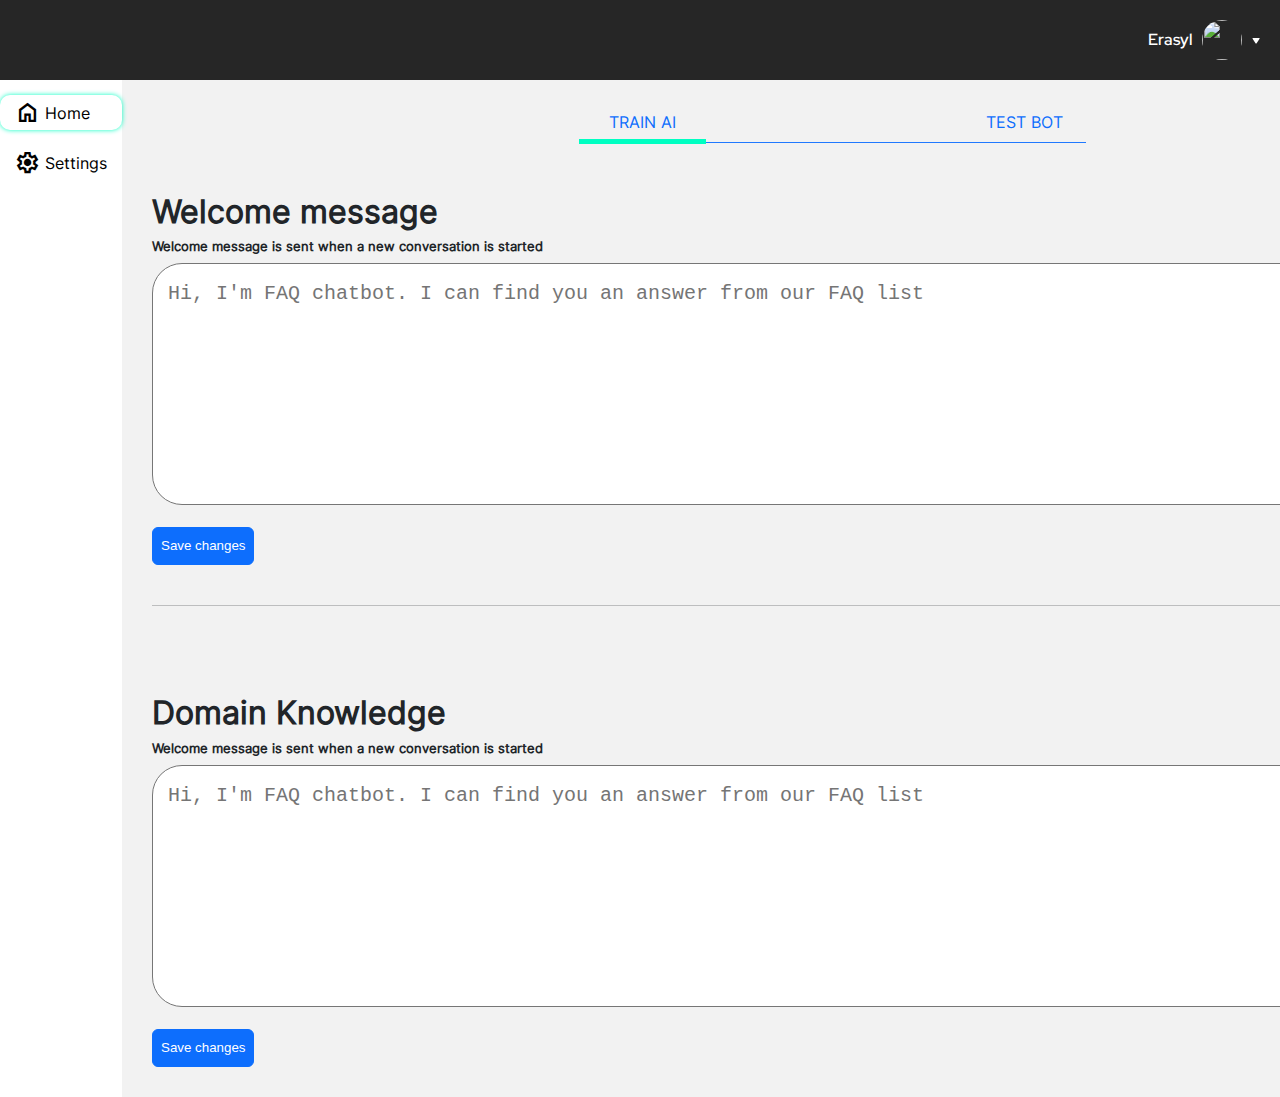
==== main.html @ c7025320 "commit" ====
<!DOCTYPE html>
<html lang="en">

<head>
    <meta charset="UTF-8">
    <meta name="viewport" content="width=device-width, initial-scale=1.0">
    <title>AI</title>
    <link href="https://fonts.googleapis.com/css2?family=Material+Symbols+Outlined:opsz,wght,FILL,GRAD@20,100,1,200"
        rel="stylesheet" />
    <link rel="stylesheet" href="https://www.richardhsu.me/jquery.ambiance/assets/css/jquery.ambiance.css">
    <link rel="stylesheet" href="bootstrap.css">
    <link rel="stylesheet" href="common.css">

    <link rel="stylesheet" href="style.css">
</head>

<body>
    <header>
        <div class="logo">
            <a href="/"><img src="/public/images/CoachMate.png" alt=""></a>
        </div>
        <div class="profile">
            <div id="profile-data">
                <div class="profile-name">Erasyl</div>
                <img src="https://i.pinimg.com/564x/0a/2f/79/0a2f795becbe7758afdd792f0620bc55.jpg" alt="">
                <div class="profile-dropdown">
                    <svg xmlns="http://www.w3.org/2000/svg" width="8" height="6" viewBox="0 0 8 6" fill="none"
                        class="mr-1.5 h-2 w-2 ">
                        <path
                            d="M4.49738 5.37596C4.29947 5.67283 3.86325 5.67283 3.66533 5.37596L0.599593 0.777349C0.378075 0.445072 0.616271 -1.73895e-07 1.01562 -1.39084e-07L7.1471 3.95398e-07C7.54645 4.30209e-07 7.78465 0.445073 7.56313 0.77735L4.49738 5.37596Z"
                            fill="currentColor"></path>
                    </svg>
                </div>
            </div>
            <div class="dropdown-content">
                <ul>
                    <li>
                        <a href="">Profile</a>
                    </li>
                    <li class="divider"></li>
                    <li>
                        <a href="">Members</a>
                    </li>
                    <li class="divider"></li>
                    <li>
                        <a href="">Exit</a>
                    </li>
                </ul>
            </div>
        </div>
    </header>
    <main>
        <div class="news-content">
            <div class="nav-bar">
                <ul>
                    <li class="active"><a href="/"><span class="material-symbols-outlined"
                                style="font-size: 25px; font-weight: 500;">home</span>Home</a></li>
                    <li><a href="/settings"><span class="material-symbols-outlined"
                                style="font-size: 25px; font-weight: 500;">settings</span>Settings</a></li>

                </ul>
            </div>
            <div class="content">
                <div class="content-head">
                  <div class="active">
                    <a href="main.html">TRAIN AI</a>
                  </div>
                  <div>
                    <a href="test.html">TEST BOT</a>
                  </div>
                </div>
                <div class="divider"></div>
                <div class="content-body">

                    <h1 class="mt-5">Welcome message</h1>
                    <h5>Welcome message is sent when a new conversation is started</h5>
                    <textarea name="" id="" cols="110" rows="7" style="border-radius: 30px; padding: 15px;
                     font-size: 20px;" placeholder="Hi, I'm FAQ chatbot. I can find you an answer from our FAQ list"></textarea>
                    <button class="btn btn-primary p-2 mt-3">Save changes</button>
                    <br>
                    <hr>
                    <br>
                    <h1 class="mt-5">Domain Knowledge</h1>
                    <h5>Welcome message is sent when a new conversation is started</h5>
                    <textarea name="" id="" cols="110" rows="7" style="border-radius: 30px; padding: 15px;
                     font-size: 20px;" placeholder="Hi, I'm FAQ chatbot. I can find you an answer from our FAQ list"></textarea>
                    <button class="btn btn-primary p-2 mt-3">Save changes</button>
                </div>
            </div>
       
        </div>
    </main>
    <footer></footer>



   
</body>

</html>
---- common.css ----
header {
    display: flex;
    justify-content: space-between;
    height: 80px;
    padding-left: 20px;
    align-items: center;
    background-color: #262626;
    font-family: RedHatDisplayMed;
}

header .logo img {
    height: 25px;
}

a {
    text-decoration: none;
}

ul,
li {
    list-style: none;
    padding: 0;
    margin: 0;
}

button {
    display: flex !important;
    align-items: center;
    gap: 5px;
    justify-content: center;
}


#ambiance {
    color: #fff;
    text-align: center;
    border-radius: 10px;
    font-family: InterReg;
    transition: background-color 0.5s, transform 0.5s;
    cursor: default;
    margin-bottom: 4%;
    font-size: 13px;
    width: 100%;
}

#ambiance:hover {
    background-color: #2980b9;
    transform: scale(1.05);
}

#ambiance.success {
    background-color: #04DEAA;
}

#ambiance.error {
    background-color: #e74c3c;
}

#ambiance.info {
    background-color: #2C9AFF;
}

#ambiance.warning {
    background-color: #f39c12;
}

#ambiance.invalid-email {
    background-color: #c0392b;
}

#ambiance.too-many-requests {
    background-color: #e67e22;
}

.ambiance{
    font-family: InterReg;
}

.loader_overlay {
    display: block;
    width: 20px;
    height: 20px;
    margin-top: 10px;
    margin: auto;
}

@keyframes spinner-border {
    to {
        transform: rotate(360deg);
    }
}

.spinner-border {
    display: inline-block;
    width: 15px;
    height: 15px;
    vertical-align: text-bottom;
    border: .20px solid currentColor;
    border-right-color: currentcolor;
    border-right-color: transparent;
    border-radius: 50%;
    -webkit-animation: spinner-border .75s linear infinite;
    animation: spinner-border .75s linear infinite;
}
---- style.css ----
@font-face {
    font-family: RedHatDisplayExtra;
    src: url(./fonts/RedHatDisplay-ExtraBold.ttf);
}

@font-face {
    font-family: RedHatDisplayMed;
    src: url(./fonts/RedHatDisplay-Medium.ttf);
}

@font-face {
    font-family: RedHatDisplayReg;
    src: url(./fonts//RedHatDisplay-Regular.ttf);
}


@font-face {
    font-family: InterReg;
    src: url(./fonts/Inter-Regular.ttf);
}


body {
    margin: 0;
    padding: 0;
    background-color: #F2F2F2;
}

.profile {
    position: relative;
}

#profile-data {
    display: flex;
    color: white;
    align-items: center;
    gap: 10px;
    margin-right: 20px;
    cursor: pointer;
}

#profile-data img {
    border-radius: 100%;
    width: 40px;
    height: 40px;
}

.dropdown-content {
    position: absolute;
    top: 60px;
    right: 0;
    background-color: #262626;
    display: none;
}

.dropdown-content ul {
    margin: 10px;
}

.dropdown-content li:not(.divider) {
    pointer-events: none;
    padding: 8px 0;
    border-radius: 5px;
}

.dropdown-content .divider {
    background-color: #b3b3b3;
    height: 1px;
    line-height: 0;
    margin: 9px 0;
    overflow: hidden;
}

.dropdown-content ul a {
    margin: 15px 50px 15px 15px;
    color: white;
    pointer-events: auto;
}

.dropdown-content ul li:hover {
    background-color: #b3b3b363;
}

.news-content {
    display: flex;
}

.nav-bar {
    font-family: InterReg;
    background-color: white;
    flex: 0.15;
    min-height: 90vh;
    display: flex;
    justify-content: center;
}

.nav-bar ul {
    padding: 0;
    list-style: none;
}

.nav-bar ul li {
    margin: 15px 0;
    padding: 5px 15px;
    transition: 0.2s;
}

.nav-bar ul li a {
    display: flex;
    align-items: center;
    gap: 5px;
    font-weight: 500;
}

.nav-bar ul li.active {
    box-shadow: 0 0 5px #00FFC2;
    border-radius: 10px;
}

.nav-bar ul li:hover:not(.active) {
    box-shadow: 0 0 1px black;
    border-radius: 10px;
}

.nav-bar ul a {
    color: black;
}

/* ---- Modals ---- */
.modal {
    position: fixed;
    top: 0;
    right: 0;
    bottom: 0;
    left: 0;
    display: none;
    overflow: hidden;
    outline: 0;
    font-family: InterReg;
}

.modal label {
    font-size: 14px;
}






/* ---- News Page ---- */

.content {
    padding: 30px;
    flex: 0.85;
    font-family: InterReg;
    
}

.content-head {
    display: flex;
    justify-content: center;
    align-items: center;
    gap: 250px;
}

.content-head div {
    border-bottom: #00ffc300 5px solid;
    padding: 0 30px 5px 30px;
}


.content-head .active {
    border-bottom: #00FFC2 5px solid;
    padding: 0 30px 5px 30px;
}



.content .divider {
    height: 1px;
    position: relative;
    bottom: 2px;
    z-index: -1;
    background-color: #2079FF;
    width: 500px;
    margin: 0 auto;
}

.news {
    margin: 40px auto;
    box-shadow: 0 0 5px black;
    border-radius: 20px;
    padding: 20px;
    min-height: 250px;
}

.news img {
    width: 300px;
    height: 200px;
    float: left;
    margin: 10px;
    border-radius: 20px;
}

.news-text {
    line-height: 24px;
}

.ad-content {
    background-color: white;
    flex: 0.2;
    padding: 20px;
}

.hot-links {
    border: 1px rgb(57, 57, 57) solid;
    padding: 15px;
    border-radius: 10px;
}

.hot-links li {
    margin-bottom: 15px;

}

.hot-links a {
    color: #047bf8;
    transition: 0.2s;
}

.hot-links a:hover {
    color: #004c9d;
    border-bottom: #004c9d 1px solid;
}

.hot-links button {
    border: 2px #047bf8 solid !important;
    background: none;
    color: #047bf8;
    border-radius: 5px;
    padding: 5px;
    border: none;
    width: 110px;
    height: 30px;
    transition: 0.3s;
}

.hot-links button:hover {
    background-color: #047bf8;
    color: white;
}


/* ---- End News Page ---- */


/* ---- Login Page ---- */

.login_panel {
    box-shadow: 0 0 20px 0 gray;
    display: flex;
    border-radius: 30px;
    justify-content: space-between;
    height: 620px;
    width: 80%;
    margin: 55px auto;
}

.welcome_screen {
    background: linear-gradient(#04DEAA, #2C9AFF);
    display: flex;
    flex-direction: column;
    align-items: center;
    justify-content: center;
    width: 50%;
    border-top-right-radius: 30px;
    border-bottom-right-radius: 30px;
}

.welcome_screen .welcome_text p {
    font-family: RedHatDisplayExtra;
    color: #FFFFFF;
    font-size: 33px;
    text-align: center;
}

.welcome_screen .title {
    font-family: RedHatDisplayExtra;
    font-size: 56px;
    position: relative;
    background: linear-gradient(to right, #D7D7D7, #FFFFFF, #0025A9);
    -webkit-background-clip: text;
    background-clip: text;
    -webkit-text-fill-color: transparent;
    text-fill-color: transparent;
    background-size: 300% auto;
    animation: textShine 4s ease-in-out infinite alternate-reverse;
}

@keyframes textShine {
    0% {
        background-position: 0% 50%;
    }
    100% {
        background-position: 100% 50%;
    }
}

.auth {
    width: 50%;
    display: flex;
    flex-direction: column;
    align-items: center;
    border-top-left-radius: 30px;
    border-bottom-left-radius: 30px;
}

.auth .sign_in_form {
    display: none;
    flex-direction: column;
    align-items: center;
}

.auth .sign_in_form .form {
    display: flex;
    flex-direction: column;
    align-items: center;
}

.sign_in_form .sign_in_heading {
    font-family: RedHatDisplayMed;
    font-size: 30px;
}

.sign_in_form input {
    padding: 10px 20px;
    width: 250px;
    transition: 0.5s;
    margin-bottom: 3%;
}

.form .email input {
    border: none;
    outline: none;
    border: 2px solid #2079FF;
    border-radius: 7px;
}

.form .password input {
    border: none;
    outline: none;
    border: 2px solid #2079FF;
    border-radius: 7px;
}

.form .rep_password input {
    border: none;
    outline: none;
    border: 2px solid #2079FF;
    border-radius: 7px;
}

.sign_in_form .forgot a {
    color: #545454;
    text-decoration: none;
    font-family: InterReg;
    font-size: 13px;
}

.sign_in_form .login_btn_block button {
    background: linear-gradient(to bottom left, #408CFF, #00FFC2);
    color: #FFFFFF;
    border: none;
    font-family: InterReg;
    font-weight: bold;
    font-size: 15px;
    border-radius: 7px;
    padding: 10px 40px;
    transition: 0.3s;
    cursor: pointer;
    margin-top: 10%;
}

.sign_in_form .login_btn_block button:disabled {
    cursor: default;
    opacity: 0.8;
}

.sign_in_form .login_btn_block button:disabled:hover {
    box-shadow: none;
}

.sign_in_form .login_btn_block button:hover {
    box-shadow: 0 0 5px 0 #408CFF, 0 0 5px 0 #00FFC2;
}

.sign_in_form ::placeholder {
    color: #2079FF;
    transition: 0.5s;
}

.sign_in_form input:focus {
    border: none;
    outline: none;
    border: 2px solid #2079FF;
    border-color: #4f86ca;
    box-shadow: 0 0 5px 3px rgba(102, 170, 255, 0.5);
}

.sign_in_form input:focus::placeholder {
    color: #727477;
}

.sign_in_buttons,
.sign_up_buttons {
    display: flex;
    flex-direction: row;
    justify-content: center;
}

.sign_in_btn,
.sign_up_btn {
    background-color: #FFFFFF;
    box-shadow: 0 0 5px 0px gray;
    border-radius: 10px;
    padding: 6px 6px 4px 7px;
    cursor: pointer;
}

:is(.sign_in_btn, .sign_up_btn) img {
    border-radius: 10px;
}

.google,
.apple {
    margin-right: 50px;
}

.continue_text {
    text-align: center;
    font-family: RedHatDisplayReg;
    font-size: 13px;
}

/* ---- End Login Page ---- */

/* ---- Sign Up ---- */
.auth .sign_up_form {
    display: flex;
    flex-direction: column;
    align-items: center;
}

.auth .sign_up_form .form {
    display: flex;
    flex-direction: column;
    align-items: center;
}

.sign_up_form .sign_up_heading {
    font-family: RedHatDisplayMed;
    font-size: 30px;
}

.sign_up_form input {
    padding: 10px 20px;
    width: 250px;
    transition: 0.5s;
    margin-bottom: 3%;
}

.sign_up_form .sign_up_btn_block button {
    background: linear-gradient(to bottom left, #408CFF, #00FFC2);
    color: #FFFFFF;
    border: none;
    font-family: InterReg;
    font-weight: bold;
    font-size: 15px;
    border-radius: 7px;
    padding: 10px 40px;
    transition: 0.3s;
    cursor: pointer;
    margin-top: 10%;
}

.sign_up_form .sign_up_btn_block button:disabled {
    cursor: default;
    opacity: 0.8;
}

.sign_up_form .sign_up_btn_block button:disabled:hover {
    box-shadow: none;
}

.sign_up_form .sign_up_btn_block button:hover {
    box-shadow: 0 0 5px 0 #408CFF, 0 0 5px 0 #00FFC2;
}

.sign_up_form ::placeholder {
    color: #2079FF;
    transition: 0.5s;
}

.sign_up_form input:focus {
    border: none;
    outline: none;
    border: 2px solid #2079FF;
    border-color: #4f86ca;
    box-shadow: 0 0 5px 3px rgba(102, 170, 255, 0.5);
}

.sign_up_form input:focus::placeholder {
    color: #727477;
}

.switcher {
    display: flex;
    justify-content: center;
    background-color: #ECECEC;
    border-radius: 5px;
    margin-top: 12%;
}

.switcher button {
    padding: 10px 20px;
    cursor: pointer;
    border: none;
    border-radius: 5px;
    font-family: RedHatDisplayMed;
    background: transparent;
    width: 10vw;
}

.switcher button.active {
    background: #00B3FF;
    color: white;
}

.auth .title {
    display: none;
}

.auth .title {
    font-family: RedHatDisplayExtra;
    font-size: 9vw;
    position: relative;
    background: linear-gradient(to right, #408CFF, #00FFC2, #0025A9);
    -webkit-background-clip: text;
    background-clip: text;
    -webkit-text-fill-color: transparent;
    text-fill-color: transparent;
    background-size: 300% auto;
    animation: textShine 4s ease-in-out infinite alternate-reverse;
}

@keyframes textShine {
    0% {
        background-position: 0% 50%;
    }
    100% {
        background-position: 100% 50%;
    }
}

/*---- End Sign Up ----*/

/*---- Settings page ----*/

/* Styles for the settings content container */
.settings-content {
    padding: 50px;
    flex: 0.85;
    font-family: InterReg;
    box-shadow: 0 0 20px 5px #59D7FF;
    border-radius: 15px;
    margin: 60px 60px;
}

/* Styles for the tab switcher */
.tab-switcher {
    display: flex;
    align-items: center;
    font-size: 20px;
    margin-bottom: 5%;
    padding-bottom: 1.5%;
}

.tab-switcher div {
    flex: 1;
    position: relative;
    text-align: center;
    cursor: pointer;
}

/* Bottom highlight for active tab */
.tab-switcher div::before {
    content: "";
    position: absolute;
    bottom: -5px;
    left: 0;
    width: 0;
    height: 3px;
    background-color: #00FFC2;
    transition: width 0.25s ease;
}

.tab-switcher div.active::before {
    width: 100%;
}

/* Styles for tab content */
.tab-content>div {
    display: none;
}

.tab-content div.active {
    display: block;
}

.personal-info textarea {
    border: 1px solid black;
}

.file-button {
    border: none;
    background-color: transparent;
    color: #007bff;
    border: 1px solid #007bff;
    padding: 3px 10px;
    border-radius: 5px;
    cursor: pointer;
    transition: background-color 0.3s ease;
}


.file-button:hover {
    background-color: #007bff;
    color: #fff;
}

.profile-image-settings {
    display: flex;
    align-items: center;
}

.photo {
    flex: 0.25;
}

.personal-info p {
    color: #3793FF;
    font-size: 20px;
}

.profile-content label {
    font-weight: bold;
}

.main-info {
    display: flex;
    flex-direction: column;
}

.fname-lname {
    display: flex;
    flex-direction: row;
    gap: 50px;
}

.fname-lname .fname,
.fname-lname .lname {
    flex: 0.5;
}

.email-phone {
    display: flex;
    flex-direction: row;
    gap: 50px;
}

.email-phone .email,
.email-phone .phone-number {
    flex: 0.5;
}

.about textarea{
    resize: none;
}

.panel-name .form-control,
.main-info .form-control {
    width: 100%;
    padding: 10px;
    margin: 5px 0;
    border-radius: 4px;
    border: 1px solid black;
}

.profile-footer {
    margin-top: 6%;
    position: relative;
}

.profile-footer::before {
    content: "";
    background-color: #00FFC2;
    width: 100%;
    height: 1px;
    position: absolute;
    top: -20px;
    left: 0;
}

.save-btn button {
    padding: 12px 40px;
}

.save-btn {
    margin-bottom: 3%;
}

.box-important img{
    margin-right: 3%;
}

.password-footer {
    margin-top: 6%;
    position: relative;
}

.password-footer::before {
    content: "";
    background-color: #00FFC2;
    width: 100%;
    height: 1px;
    position: absolute;
    top: -20px;
    left: 0;
}

.password-content .form-control {
    width: 100%;
    padding: 10px;
    margin: 5px 0;
    border-radius: 4px;
    border: 1px solid black;
}

.newpass-confirmpass {
    display: flex;
    flex-direction: row;
    gap: 100px;
}

.newpass-confirmpass label {
    font-weight: bold;
}

.new-password, .confirm-password {
    flex: 0.5;
}




/*---- End Settings page ---- */


/*---- MEDIA QUERIES ---- */

@media (max-width: 991px) {
    .welcome_screen {
        display: none;
    }

    .auth {
        width: 100%;
    }
    .switcher button {
        width: 25vw;
    }
    .login_panel{
        box-shadow: none;
    }
    .auth .title {
        display: flex;
    }
}
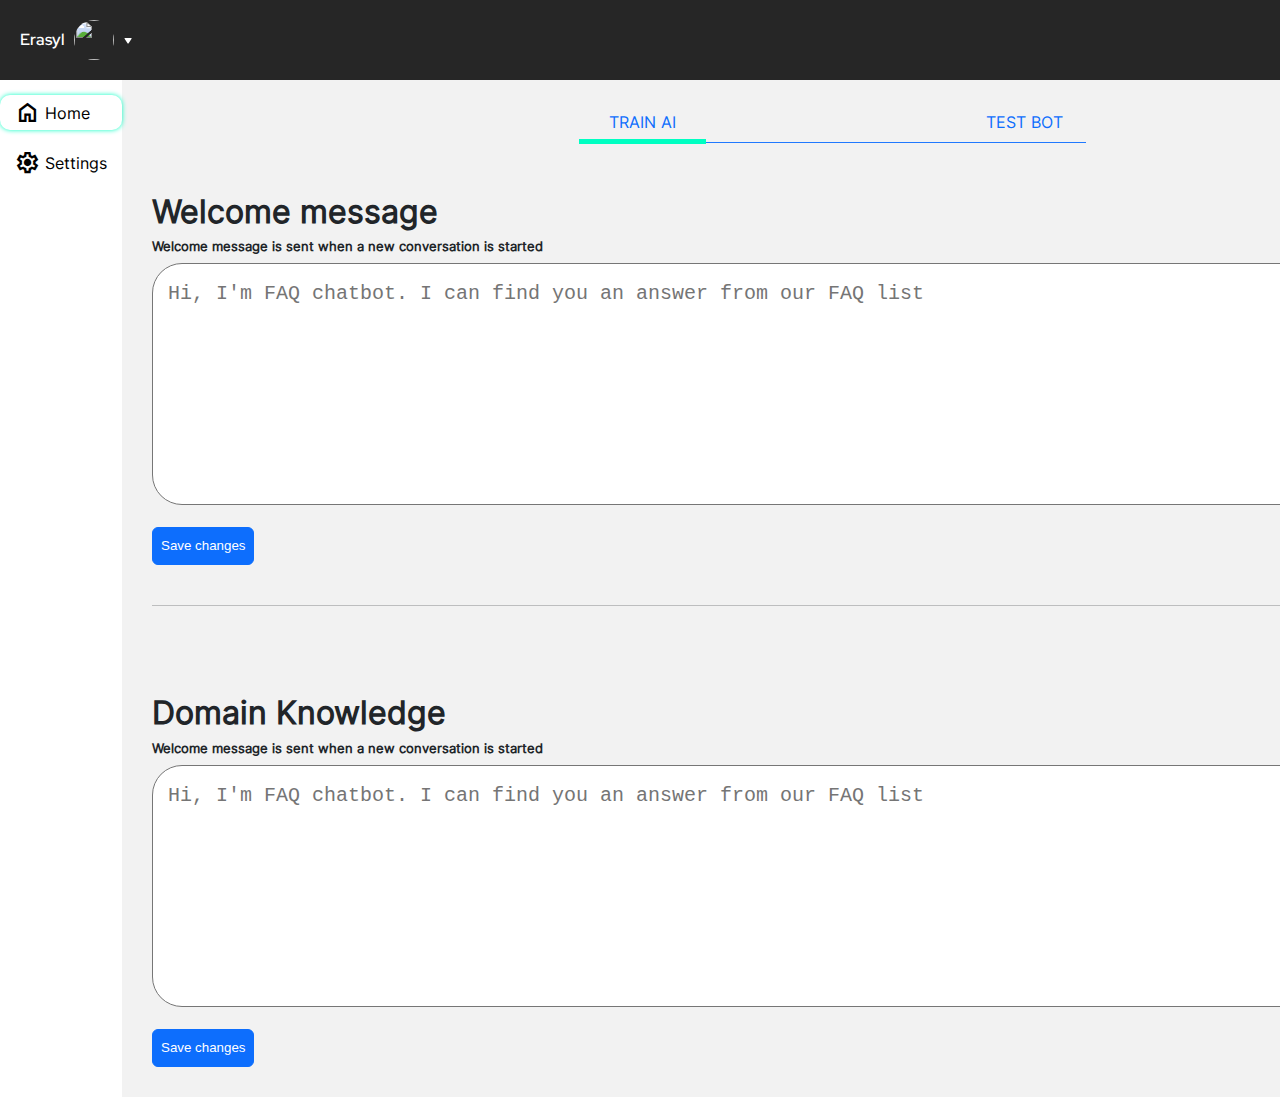
==== commit 6ba08c84: "asd" ====
--- a/main.html
+++ b/main.html
@@ -16,9 +16,7 @@
 
 <body>
     <header>
-        <div class="logo">
-            <a href="/"><img src="/public/images/CoachMate.png" alt=""></a>
-        </div>
+    
         <div class="profile">
             <div id="profile-data">
                 <div class="profile-name">Erasyl</div>
